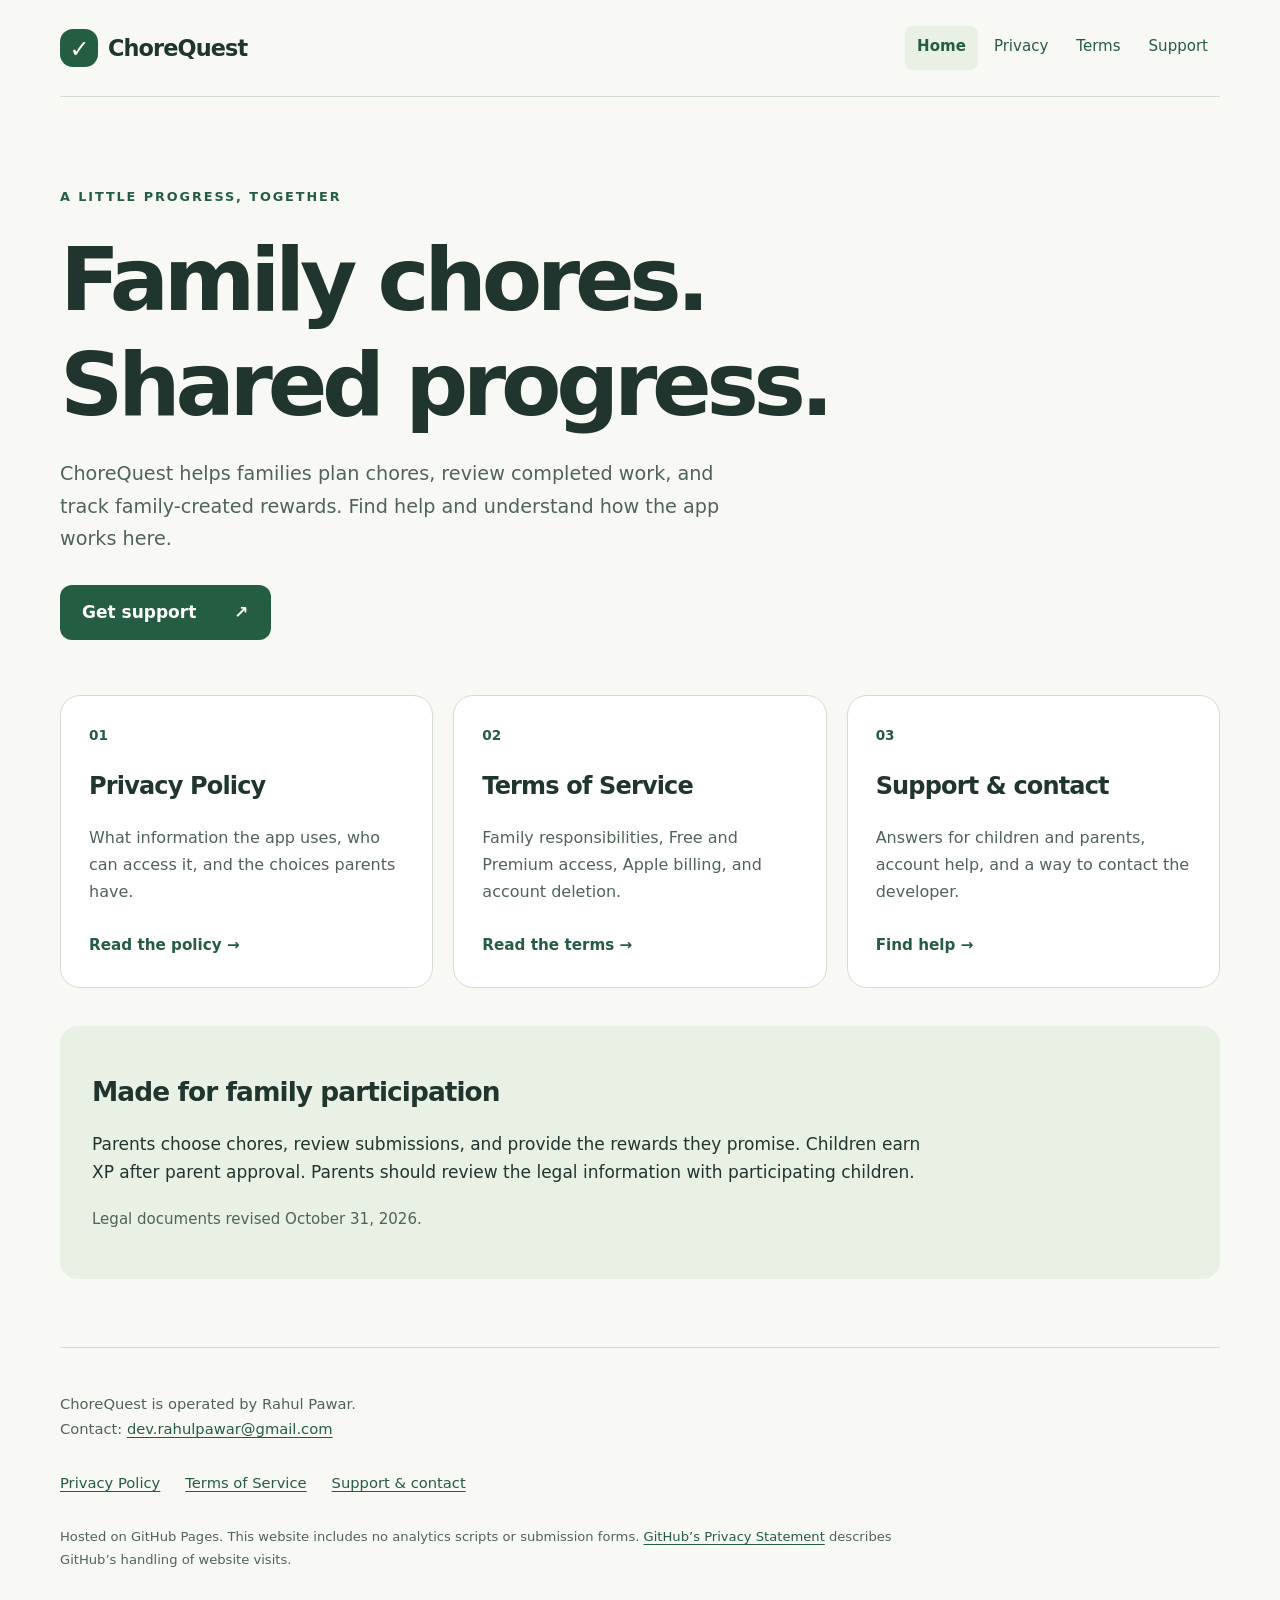
==== index.html @ acd106c7 "Publish ChoreQuest privacy, terms, and support website" ====
<!doctype html>
<html lang="en">
<head>
  <meta charset="utf-8">
  <meta name="viewport" content="width=device-width, initial-scale=1">
  <meta name="description" content="Privacy, terms, and support for families using ChoreQuest.">
  <meta name="referrer" content="strict-origin-when-cross-origin">
  <meta http-equiv="Content-Security-Policy" content="default-src 'none'; style-src 'self'; img-src 'self'; base-uri 'none'; form-action 'none'">
  <title>Family help &amp; legal · ChoreQuest</title>
  <link rel="stylesheet" href="styles.css">
</head>
<body>
<a class="skip-link" href="#main">Skip to content</a>
<header class="site-header">
  <a class="brand" href="./"><span class="brand-mark" aria-hidden="true">✓</span>ChoreQuest</a>
  <nav aria-label="Main navigation"><a href="./" aria-current="page">Home</a><a href="./privacy/">Privacy</a><a href="./terms/">Terms</a><a href="./support/">Support</a></nav>
</header>
<main id="main" tabindex="-1">
<section class="hero"><p class="eyebrow">A little progress, together</p><h1>Family chores.<br>Shared progress.</h1><p class="lede">ChoreQuest helps families plan chores, review completed work, and track family-created rewards. Find help and understand how the app works here.</p><a class="button" href="support/">Get support <span aria-hidden="true">↗</span></a></section>
<section class="resource-grid" aria-label="Help and legal resources">
  <a class="resource" href="privacy/"><span class="resource-number" aria-hidden="true">01</span><h2>Privacy Policy</h2><p>What information the app uses, who can access it, and the choices parents have.</p><span class="resource-action">Read the policy <span aria-hidden="true">→</span></span></a>
  <a class="resource" href="terms/"><span class="resource-number" aria-hidden="true">02</span><h2>Terms of Service</h2><p>Family responsibilities, Free and Premium access, Apple billing, and account deletion.</p><span class="resource-action">Read the terms <span aria-hidden="true">→</span></span></a>
  <a class="resource" href="support/"><span class="resource-number" aria-hidden="true">03</span><h2>Support & contact</h2><p>Answers for children and parents, account help, and a way to contact the developer.</p><span class="resource-action">Find help <span aria-hidden="true">→</span></span></a>
</section>
<section class="note"><h2>Made for family participation</h2><p>Parents choose chores, review submissions, and provide the rewards they promise. Children earn XP after parent approval. Parents should review the legal information with participating children.</p><p class="revision">Legal documents revised October 31, 2026.</p></section></main>
<footer class="site-footer">
  <p>ChoreQuest is operated by Rahul Pawar.<br>Contact: <a href="mailto:dev.rahulpawar@gmail.com">dev.rahulpawar@gmail.com</a></p>
  <nav aria-label="Footer navigation"><a href="./privacy/">Privacy Policy</a><a href="./terms/">Terms of Service</a><a href="./support/">Support & contact</a></nav>
  <p class="hosting">Hosted on GitHub Pages. This website includes no analytics scripts or submission forms. <a href="https://docs.github.com/en/site-policy/privacy-policies/github-general-privacy-statement">GitHub’s Privacy Statement</a> describes GitHub’s handling of website visits.</p>
</footer>
</body>
</html>
---- styles.css ----
:root{color-scheme:light;--ink:#20352d;--muted:#506359;--green:#245d42;--paper:#f8f9f4;--line:#d3ddd2;--tint:#e9f0e4}
*{box-sizing:border-box}html{scroll-padding-top:1.5rem}body{margin:0;background:var(--paper);color:var(--ink);font:1.0625rem/1.7 ui-sans-serif,system-ui,-apple-system,BlinkMacSystemFont,"Segoe UI",sans-serif}a{color:var(--green);text-underline-offset:.2em;overflow-wrap:anywhere}a:hover{text-decoration-thickness:2px}a:focus-visible,summary:focus-visible{outline:3px solid #855100;outline-offset:5px;border-radius:3px}.skip-link{position:absolute;top:-100px;left:1rem;background:white;padding:.75rem;z-index:10}.skip-link:focus{top:1rem}.site-header,main,.site-footer{width:min(1160px,calc(100% - 64px));margin-inline:auto}.site-header{display:flex;align-items:center;justify-content:space-between;gap:1rem;padding:26px 0;border-bottom:1px solid var(--line)}.brand{display:inline-flex;align-items:center;gap:10px;text-decoration:none;color:var(--ink);font-size:1.4rem;font-weight:800;letter-spacing:-.04em}.brand-mark{display:grid;place-items:center;width:38px;height:38px;background:var(--green);color:white;border-radius:13px;font-size:1.5rem}.site-header nav{display:flex;flex-wrap:wrap;gap:4px}.site-header nav a{padding:8px 12px;min-height:44px;text-decoration:none;font-size:.94rem}.site-header nav a[aria-current=page]{background:var(--tint);border-radius:8px;font-weight:700}h1,h2,h3{line-height:1.2;letter-spacing:-.035em}h1{font-size:clamp(2.5rem,6vw,4.5rem);margin:.4rem 0 1.25rem;max-width:900px}h2{font-size:1.65rem}h3{font-size:1.2rem}p{margin:.8rem 0 1.2rem}.eyebrow{font-size:.8rem;text-transform:uppercase;letter-spacing:.15em;color:var(--green);font-weight:750}.hero{padding:76px 0 55px;max-width:790px}.hero h1{font-size:clamp(3rem,7vw,5.5rem);letter-spacing:-.06em}.lede{font-size:1.2rem;color:var(--muted);max-width:670px}.button{display:inline-flex;align-items:center;gap:38px;background:var(--green);color:white;border-radius:12px;padding:13px 22px;min-height:48px;font-weight:700;text-decoration:none;margin-top:10px}.resource-grid{display:grid;grid-template-columns:repeat(3,minmax(0,1fr));gap:20px}.resource{display:flex;flex-direction:column;border:1px solid var(--line);border-radius:20px;padding:28px;color:var(--ink);background:white;text-decoration:none}.resource:hover{border-color:var(--green)}.resource-number{color:var(--green);font-size:.85rem;font-weight:700}.resource h2{margin:25px 0 10px;font-size:1.5rem}.resource p{font-size:1rem;color:var(--muted);margin-bottom:28px}.resource-action{margin-top:auto;font-weight:700;font-size:.95rem;color:var(--green)}.note{margin:38px 0 68px;border-radius:18px;background:var(--tint);padding:28px 32px}.note p{max-width:850px}.revision{font-size:.94rem;color:var(--muted)}.page-heading{padding:58px 0 30px;max-width:850px}.page-heading>p:last-child{max-width:760px}.legal-layout{display:grid;grid-template-columns:250px minmax(0,1fr);gap:60px;margin-bottom:70px}.contents{align-self:start;position:sticky;top:24px;font-size:.92rem;padding-right:20px}.contents h2{font-size:1rem;letter-spacing:0}.contents ol{padding-left:22px}.contents li{margin-bottom:8px}.contents a{display:inline-block;padding:5px 0}.legal-copy{max-width:760px}.legal-copy section{padding:8px 0 24px;border-bottom:1px solid var(--line);margin-bottom:24px}.legal-copy h2{font-size:1.5rem;line-height:1.35}.legal-copy p{overflow-wrap:break-word}.contact-line{padding-top:12px}.site-footer{padding:30px 0 40px;border-top:1px solid var(--line);font-size:.92rem;color:var(--muted)}.site-footer nav{display:flex;flex-wrap:wrap;gap:10px 25px}.site-footer nav a{display:inline-flex;align-items:center;min-height:44px}.hosting{font-size:.82rem;max-width:850px;margin-top:22px}.contact-card{background:var(--tint);padding:26px 32px;border-radius:20px;max-width:850px}.contact-card h2{margin-top:0}.email{font-size:clamp(1rem,3.5vw,1.5rem);font-weight:700}.request-info,.faq{max-width:850px;margin:46px 0}.faq-group{margin:28px 0}.faq-group h3{margin-bottom:16px}details{border-bottom:1px solid var(--line);background:white}summary{cursor:pointer;padding:17px 18px;font-weight:650;min-height:48px}details p{padding:0 18px 20px;margin:0}.role-label{font-size:.72rem;display:inline-block;vertical-align:middle;font-weight:600;color:var(--muted);background:var(--tint);border-radius:6px;padding:2px 7px;margin-left:6px}
@media(max-width:900px){.legal-layout{grid-template-columns:1fr;gap:10px}.contents{position:static;border:1px solid var(--line);border-radius:12px;padding:12px 20px}.contents ol{columns:2;column-gap:35px}.contents li{break-inside:avoid}.resource-grid{gap:12px}.resource{padding:22px}}
@media(max-width:650px){.site-header,main,.site-footer{width:calc(100% - 36px)}.site-header{align-items:flex-start;flex-direction:column;padding:20px 0 14px;gap:12px}.site-header nav{width:100%;justify-content:space-between}.site-header nav a{padding:8px 10px}.hero{padding:42px 0 32px}.resource-grid{grid-template-columns:1fr}.resource{padding:24px}.resource h2{margin:12px 0 8px}.resource p{margin-bottom:18px}.note{padding:22px;margin-bottom:45px}.page-heading{padding-top:36px}.contents ol{columns:1}.legal-layout{gap:20px;margin-bottom:40px}.contact-card{padding:22px}.legal-copy h2{font-size:1.35rem}.site-footer nav{gap:4px 20px}}
@media print{body{background:white;font-size:11pt}.site-header,.contents,.site-footer,.skip-link,.button{display:none}.site-header,main{width:100%}.page-heading{padding-top:0}.legal-layout{display:block}.legal-copy{max-width:none}h1{font-size:28pt}h2{break-after:avoid}a{color:inherit}details{display:block}details p{display:block}.contact-card{background:white;border:1px solid #777}}
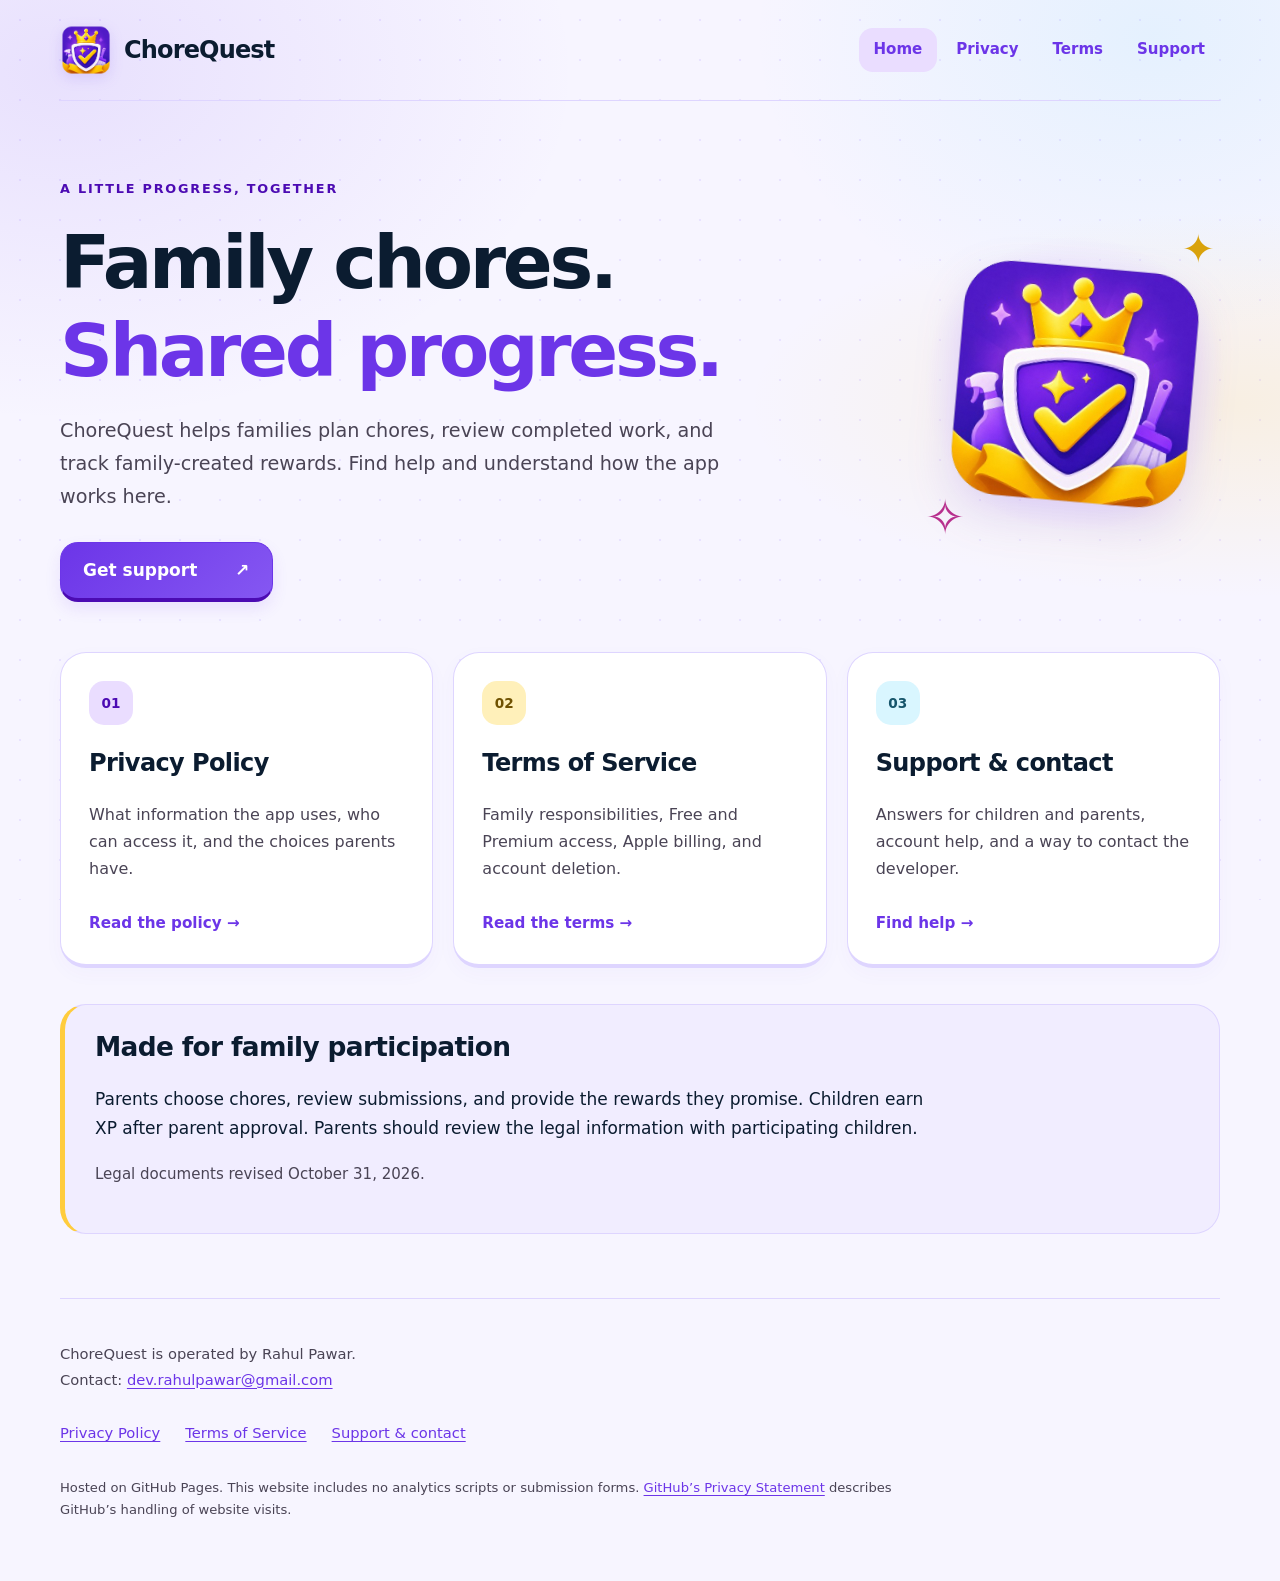
==== commit 70987631: "Match website branding to ChoreQuest app logo and theme" ====
--- a/index.html
+++ b/index.html
@@ -7,16 +7,18 @@
   <meta name="referrer" content="strict-origin-when-cross-origin">
   <meta http-equiv="Content-Security-Policy" content="default-src 'none'; style-src 'self'; img-src 'self'; base-uri 'none'; form-action 'none'">
   <title>Family help &amp; legal · ChoreQuest</title>
-  <link rel="stylesheet" href="styles.css">
+  <link rel="icon" type="image/png" href="assets/chorequest-logo.png">
+  <link rel="apple-touch-icon" href="assets/chorequest-logo.png">
+  <link rel="stylesheet" href="styles.css?v=2026-10-31-brand">
 </head>
 <body>
 <a class="skip-link" href="#main">Skip to content</a>
 <header class="site-header">
-  <a class="brand" href="./"><span class="brand-mark" aria-hidden="true">✓</span>ChoreQuest</a>
+  <a class="brand" href="./"><img class="brand-logo" src="assets/chorequest-logo.png" alt="" width="52" height="52">ChoreQuest</a>
   <nav aria-label="Main navigation"><a href="./" aria-current="page">Home</a><a href="./privacy/">Privacy</a><a href="./terms/">Terms</a><a href="./support/">Support</a></nav>
 </header>
 <main id="main" tabindex="-1">
-<section class="hero"><p class="eyebrow">A little progress, together</p><h1>Family chores.<br>Shared progress.</h1><p class="lede">ChoreQuest helps families plan chores, review completed work, and track family-created rewards. Find help and understand how the app works here.</p><a class="button" href="support/">Get support <span aria-hidden="true">↗</span></a></section>
+<section class="hero"><div class="hero-copy"><p class="eyebrow">A little progress, together</p><h1>Family chores.<br><span>Shared progress.</span></h1><p class="lede">ChoreQuest helps families plan chores, review completed work, and track family-created rewards. Find help and understand how the app works here.</p><a class="button" href="support/">Get support <span aria-hidden="true">↗</span></a></div><div class="hero-art" aria-hidden="true"><img src="assets/chorequest-logo.png" alt="" width="260" height="260"><span class="sparkle sparkle-gold">✦</span><span class="sparkle sparkle-pink">✧</span></div></section>
 <section class="resource-grid" aria-label="Help and legal resources">
   <a class="resource" href="privacy/"><span class="resource-number" aria-hidden="true">01</span><h2>Privacy Policy</h2><p>What information the app uses, who can access it, and the choices parents have.</p><span class="resource-action">Read the policy <span aria-hidden="true">→</span></span></a>
   <a class="resource" href="terms/"><span class="resource-number" aria-hidden="true">02</span><h2>Terms of Service</h2><p>Family responsibilities, Free and Premium access, Apple billing, and account deletion.</p><span class="resource-action">Read the terms <span aria-hidden="true">→</span></span></a>
--- a/styles.css
+++ b/styles.css
@@ -1,6 +1,156 @@
-:root{color-scheme:light;--ink:#20352d;--muted:#506359;--green:#245d42;--paper:#f8f9f4;--line:#d3ddd2;--tint:#e9f0e4}
-*{box-sizing:border-box}html{scroll-padding-top:1.5rem}body{margin:0;background:var(--paper);color:var(--ink);font:1.0625rem/1.7 ui-sans-serif,system-ui,-apple-system,BlinkMacSystemFont,"Segoe UI",sans-serif}a{color:var(--green);text-underline-offset:.2em;overflow-wrap:anywhere}a:hover{text-decoration-thickness:2px}a:focus-visible,summary:focus-visible{outline:3px solid #855100;outline-offset:5px;border-radius:3px}.skip-link{position:absolute;top:-100px;left:1rem;background:white;padding:.75rem;z-index:10}.skip-link:focus{top:1rem}.site-header,main,.site-footer{width:min(1160px,calc(100% - 64px));margin-inline:auto}.site-header{display:flex;align-items:center;justify-content:space-between;gap:1rem;padding:26px 0;border-bottom:1px solid var(--line)}.brand{display:inline-flex;align-items:center;gap:10px;text-decoration:none;color:var(--ink);font-size:1.4rem;font-weight:800;letter-spacing:-.04em}.brand-mark{display:grid;place-items:center;width:38px;height:38px;background:var(--green);color:white;border-radius:13px;font-size:1.5rem}.site-header nav{display:flex;flex-wrap:wrap;gap:4px}.site-header nav a{padding:8px 12px;min-height:44px;text-decoration:none;font-size:.94rem}.site-header nav a[aria-current=page]{background:var(--tint);border-radius:8px;font-weight:700}h1,h2,h3{line-height:1.2;letter-spacing:-.035em}h1{font-size:clamp(2.5rem,6vw,4.5rem);margin:.4rem 0 1.25rem;max-width:900px}h2{font-size:1.65rem}h3{font-size:1.2rem}p{margin:.8rem 0 1.2rem}.eyebrow{font-size:.8rem;text-transform:uppercase;letter-spacing:.15em;color:var(--green);font-weight:750}.hero{padding:76px 0 55px;max-width:790px}.hero h1{font-size:clamp(3rem,7vw,5.5rem);letter-spacing:-.06em}.lede{font-size:1.2rem;color:var(--muted);max-width:670px}.button{display:inline-flex;align-items:center;gap:38px;background:var(--green);color:white;border-radius:12px;padding:13px 22px;min-height:48px;font-weight:700;text-decoration:none;margin-top:10px}.resource-grid{display:grid;grid-template-columns:repeat(3,minmax(0,1fr));gap:20px}.resource{display:flex;flex-direction:column;border:1px solid var(--line);border-radius:20px;padding:28px;color:var(--ink);background:white;text-decoration:none}.resource:hover{border-color:var(--green)}.resource-number{color:var(--green);font-size:.85rem;font-weight:700}.resource h2{margin:25px 0 10px;font-size:1.5rem}.resource p{font-size:1rem;color:var(--muted);margin-bottom:28px}.resource-action{margin-top:auto;font-weight:700;font-size:.95rem;color:var(--green)}.note{margin:38px 0 68px;border-radius:18px;background:var(--tint);padding:28px 32px}.note p{max-width:850px}.revision{font-size:.94rem;color:var(--muted)}.page-heading{padding:58px 0 30px;max-width:850px}.page-heading>p:last-child{max-width:760px}.legal-layout{display:grid;grid-template-columns:250px minmax(0,1fr);gap:60px;margin-bottom:70px}.contents{align-self:start;position:sticky;top:24px;font-size:.92rem;padding-right:20px}.contents h2{font-size:1rem;letter-spacing:0}.contents ol{padding-left:22px}.contents li{margin-bottom:8px}.contents a{display:inline-block;padding:5px 0}.legal-copy{max-width:760px}.legal-copy section{padding:8px 0 24px;border-bottom:1px solid var(--line);margin-bottom:24px}.legal-copy h2{font-size:1.5rem;line-height:1.35}.legal-copy p{overflow-wrap:break-word}.contact-line{padding-top:12px}.site-footer{padding:30px 0 40px;border-top:1px solid var(--line);font-size:.92rem;color:var(--muted)}.site-footer nav{display:flex;flex-wrap:wrap;gap:10px 25px}.site-footer nav a{display:inline-flex;align-items:center;min-height:44px}.hosting{font-size:.82rem;max-width:850px;margin-top:22px}.contact-card{background:var(--tint);padding:26px 32px;border-radius:20px;max-width:850px}.contact-card h2{margin-top:0}.email{font-size:clamp(1rem,3.5vw,1.5rem);font-weight:700}.request-info,.faq{max-width:850px;margin:46px 0}.faq-group{margin:28px 0}.faq-group h3{margin-bottom:16px}details{border-bottom:1px solid var(--line);background:white}summary{cursor:pointer;padding:17px 18px;font-weight:650;min-height:48px}details p{padding:0 18px 20px;margin:0}.role-label{font-size:.72rem;display:inline-block;vertical-align:middle;font-weight:600;color:var(--muted);background:var(--tint);border-radius:6px;padding:2px 7px;margin-left:6px}
-@media(max-width:900px){.legal-layout{grid-template-columns:1fr;gap:10px}.contents{position:static;border:1px solid var(--line);border-radius:12px;padding:12px 20px}.contents ol{columns:2;column-gap:35px}.contents li{break-inside:avoid}.resource-grid{gap:12px}.resource{padding:22px}}
-@media(max-width:650px){.site-header,main,.site-footer{width:calc(100% - 36px)}.site-header{align-items:flex-start;flex-direction:column;padding:20px 0 14px;gap:12px}.site-header nav{width:100%;justify-content:space-between}.site-header nav a{padding:8px 10px}.hero{padding:42px 0 32px}.resource-grid{grid-template-columns:1fr}.resource{padding:24px}.resource h2{margin:12px 0 8px}.resource p{margin-bottom:18px}.note{padding:22px;margin-bottom:45px}.page-heading{padding-top:36px}.contents ol{columns:1}.legal-layout{gap:20px;margin-bottom:40px}.contact-card{padding:22px}.legal-copy h2{font-size:1.35rem}.site-footer nav{gap:4px 20px}}
-@media print{body{background:white;font-size:11pt}.site-header,.contents,.site-footer,.skip-link,.button{display:none}.site-header,main{width:100%}.page-heading{padding-top:0}.legal-layout{display:block}.legal-copy{max-width:none}h1{font-size:28pt}h2{break-after:avoid}a{color:inherit}details{display:block}details p{display:block}.contact-card{background:white;border:1px solid #777}}
+:root {
+  color-scheme: light;
+  --ink: #0b1c30;
+  --muted: #4a4455;
+  --primary: #6c35e8;
+  --primary-container: #8557f2;
+  --primary-shadow: #4c0bb3;
+  --paper: #f7f5ff;
+  --line: #ded5ff;
+  --tint: #eaddff;
+  --gold: #ffcc3d;
+  --rounded: ui-rounded, "SF Pro Rounded", system-ui, -apple-system, BlinkMacSystemFont, "Segoe UI", sans-serif;
+}
+* { box-sizing: border-box; }
+html { scroll-padding-top: 1.5rem; }
+body {
+  margin: 0;
+  background-color: var(--paper);
+  background-image:
+    radial-gradient(ellipse at 5% 8%, #8557f221, transparent 32rem),
+    radial-gradient(ellipse at 96% 45%, #ffcc3d26, transparent 30rem),
+    radial-gradient(ellipse at 90% 4%, #42c9f51a, transparent 25rem),
+    radial-gradient(#ded5ff88 1px, transparent 1px);
+  background-size: auto, auto, auto, 40px 40px;
+  background-attachment: fixed;
+  color: var(--ink);
+  font: 1.0625rem/1.7 var(--rounded);
+}
+a { color: var(--primary); text-underline-offset: .2em; overflow-wrap: anywhere; }
+a:hover { text-decoration-thickness: 2px; }
+a:focus-visible, summary:focus-visible { outline: 3px solid var(--primary-shadow); outline-offset: 5px; border-radius: 5px; }
+.skip-link { position: absolute; top: -100px; left: 1rem; background: white; padding: .75rem; z-index: 10; }
+.skip-link:focus { top: 1rem; }
+.site-header, main, .site-footer { width: min(1160px, calc(100% - 64px)); margin-inline: auto; }
+.site-header { display: flex; align-items: center; justify-content: space-between; gap: 1rem; padding: 24px 0; border-bottom: 1px solid var(--line); }
+.brand { display: inline-flex; align-items: center; gap: 12px; text-decoration: none; color: var(--ink); font-size: 1.5rem; font-weight: 850; letter-spacing: -.035em; }
+.brand-logo { display: block; flex: none; width: 52px; height: 52px; object-fit: contain; filter: drop-shadow(0 4px 7px #6c35e826); }
+.site-header nav { display: flex; flex-wrap: wrap; gap: 4px; }
+.site-header nav a { padding: 9px 15px; min-height: 44px; text-decoration: none; font-size: .94rem; font-weight: 650; }
+.site-header nav a[aria-current=page] { background: var(--tint); border-radius: 14px; font-weight: 750; }
+h1, h2, h3 { line-height: 1.2; letter-spacing: -.025em; font-weight: 800; }
+h1 { font-size: clamp(2.5rem, 5.5vw, 3.8rem); margin: .4rem 0 1.25rem; max-width: 900px; }
+h2 { font-size: 1.65rem; }
+h3 { font-size: 1.2rem; }
+p { margin: .8rem 0 1.2rem; }
+.eyebrow { font-size: .8rem; text-transform: uppercase; letter-spacing: .14em; color: var(--primary-shadow); font-weight: 800; }
+.hero { display: grid; grid-template-columns: minmax(0, 1fr) 290px; align-items: center; gap: 32px; padding: 64px 0 50px; }
+.hero h1 { font-size: clamp(3rem, 6vw, 4.6rem); letter-spacing: -.045em; }
+.hero h1 span { color: var(--primary); }
+.hero-art { position: relative; display: grid; place-items: center; min-height: 330px; isolation: isolate; }
+.hero-art::before { content: ""; position: absolute; inset: 18px -5px; z-index: -1; background: radial-gradient(circle, #ffcc3d66, #eaddff88 50%, transparent 72%); border-radius: 50%; }
+.hero-art img { display: block; width: min(100%, 260px); height: auto; filter: drop-shadow(0 18px 22px #6c35e829); transform: rotate(5deg); }
+.sparkle { position: absolute; line-height: 1; }
+.sparkle-gold { color: #d9a20b; font-size: 2.5rem; top: 10px; right: 5px; }
+.sparkle-pink { color: #b72f8d; font-size: 3rem; bottom: 8px; left: -5px; }
+.lede { font-size: 1.2rem; color: var(--muted); max-width: 670px; }
+.button { display: inline-flex; align-items: center; gap: 38px; background: linear-gradient(135deg, var(--primary), var(--primary-container)); color: white; border: 1px solid #6c35e8; border-bottom: 4px solid var(--primary-shadow); border-radius: 18px; padding: 13px 22px; min-height: 48px; font-weight: 750; text-decoration: none; margin-top: 10px; box-shadow: 0 7px 16px #6c35e81a; }
+.button:hover { background: var(--primary); }
+.resource-grid { display: grid; grid-template-columns: repeat(3, minmax(0, 1fr)); gap: 20px; }
+.resource { display: flex; flex-direction: column; border: 1px solid var(--line); border-bottom: 4px solid var(--line); border-radius: 26px; padding: 28px; color: var(--ink); background: white; text-decoration: none; box-shadow: 0 6px 20px #6c35e808; }
+.resource:hover { border-color: var(--primary); }
+.resource-number { display: grid; place-items: center; width: 44px; height: 44px; border-radius: 15px; background: var(--tint); color: var(--primary-shadow); font-size: .85rem; font-weight: 800; }
+.resource:nth-child(2) .resource-number { background: #fff0ba; color: #6f5100; }
+.resource:nth-child(3) .resource-number { background: #d9f6ff; color: #16556b; }
+.resource h2 { margin: 24px 0 10px; font-size: 1.5rem; }
+.resource p { font-size: 1rem; color: var(--muted); margin-bottom: 28px; }
+.resource-action { margin-top: auto; font-weight: 750; font-size: .95rem; color: var(--primary); }
+.note { margin: 36px 0 64px; border: 1px solid var(--line); border-left: 5px solid var(--gold); border-radius: 26px; background: #f1edff; padding: 26px 30px; }
+.note h2 { margin-top: 0; }
+.note p { max-width: 850px; }
+.revision { font-size: .94rem; color: var(--muted); }
+.page-heading { margin: 36px 0 30px; padding: 28px 32px; background: #eaddffa6; border: 1px solid var(--line); border-radius: 26px; }
+.page-heading > p:last-child { max-width: 760px; margin-bottom: 0; }
+.page-heading .eyebrow { margin-top: 0; }
+.legal-layout { display: grid; grid-template-columns: 250px minmax(0, 1fr); gap: 32px; margin-bottom: 64px; }
+.contents { align-self: start; position: sticky; top: 24px; font-size: .92rem; padding: 16px 20px; background: #ffffffd9; border: 1px solid var(--line); border-radius: 22px; }
+.contents h2 { font-size: 1rem; letter-spacing: 0; }
+.contents ol { padding-left: 22px; }
+.contents li { margin-bottom: 8px; }
+.contents a { display: inline-block; padding: 5px 0; }
+.legal-copy { max-width: 800px; min-width: 0; }
+.legal-copy section { padding: 22px 26px; background: white; border: 1px solid var(--line); border-radius: 22px; margin-bottom: 22px; }
+.legal-copy h2 { font-size: 1.5rem; line-height: 1.35; margin-top: 0; }
+.legal-copy p { overflow-wrap: break-word; color: var(--muted); }
+.legal-copy section p:last-child { margin-bottom: 0; }
+.contact-line { padding: 0 26px; }
+.site-footer { padding: 30px 0 40px; border-top: 1px solid var(--line); font-size: .92rem; color: var(--muted); }
+.site-footer nav { display: flex; flex-wrap: wrap; gap: 10px 25px; }
+.site-footer nav a { display: inline-flex; align-items: center; min-height: 44px; }
+.hosting { font-size: .82rem; max-width: 850px; margin-top: 22px; }
+.contact-card { background: white; border: 1px solid var(--line); border-top: 5px solid var(--gold); padding: 26px 32px; border-radius: 26px; max-width: 850px; box-shadow: 0 8px 24px #6c35e808; }
+.contact-card h2 { margin-top: 0; }
+.email { font-size: clamp(1rem, 3.5vw, 1.5rem); font-weight: 750; }
+.request-info, .faq { max-width: 850px; margin: 38px 0; }
+.request-info { padding: 24px 30px; border: 1px solid var(--line); border-radius: 26px; background: #f1edff; }
+.request-info h2 { margin-top: 0; }
+.request-info p:last-child { margin-bottom: 0; }
+.faq-group { margin: 28px 0; }
+.faq-group h3 { margin-bottom: 16px; }
+details { border: 1px solid var(--line); border-radius: 18px; margin-bottom: 10px; background: white; }
+summary { cursor: pointer; padding: 17px 20px; font-weight: 700; min-height: 48px; }
+details[open] { border-color: #b99ae9; }
+details p { padding: 0 20px 20px; margin: 0; color: var(--muted); }
+.role-label { font-size: .72rem; display: inline-block; vertical-align: middle; font-weight: 650; color: var(--primary-shadow); background: var(--tint); border-radius: 8px; padding: 2px 7px; margin-left: 6px; }
+@media (max-width: 900px) {
+  .hero { grid-template-columns: minmax(0, 1fr) 190px; gap: 16px; }
+  .hero-art { min-height: 250px; }
+  .hero h1 { font-size: clamp(2.7rem, 6vw, 4.6rem); }
+  .legal-layout { grid-template-columns: 1fr; gap: 22px; }
+  .contents { position: static; }
+  .contents ol { columns: 2; column-gap: 35px; }
+  .contents li { break-inside: avoid; }
+  .resource-grid { gap: 12px; }
+  .resource { padding: 22px; }
+}
+@media (max-width: 650px) {
+  .site-header, main, .site-footer { width: calc(100% - 36px); }
+  .site-header { align-items: flex-start; flex-direction: column; padding: 18px 0 14px; gap: 12px; }
+  .brand { font-size: 1.4rem; }
+  .site-header nav { width: 100%; justify-content: space-between; }
+  .site-header nav a { padding: 8px 10px; }
+  .hero { grid-template-columns: 1fr; padding: 22px 0 32px; gap: 0; }
+  .hero-art { grid-row: 1; width: 180px; min-height: 180px; margin: 0 auto 14px; }
+  .hero-art img { width: 148px; }
+  .hero-art::before { inset: 0; }
+  .sparkle-gold { font-size: 1.6rem; right: -5px; }
+  .sparkle-pink { font-size: 2rem; left: -10px; }
+  .hero h1 { font-size: clamp(2.5rem, 9.8vw, 3.5rem); }
+  .resource-grid { grid-template-columns: 1fr; }
+  .resource { padding: 24px; }
+  .resource h2 { margin: 16px 0 8px; }
+  .resource p { margin-bottom: 18px; }
+  .note { padding: 22px; margin-bottom: 40px; }
+  .page-heading { margin-top: 24px; padding: 24px 20px; }
+  .contents ol { columns: 1; }
+  .legal-layout { margin-bottom: 40px; }
+  .legal-copy section { padding: 22px 20px; }
+  .contact-card, .request-info { padding: 22px 20px; }
+  .legal-copy h2 { font-size: 1.35rem; }
+  .site-footer nav { gap: 4px 20px; }
+}
+@media print {
+  body { background: white; font-size: 11pt; }
+  .site-header, .contents, .site-footer, .skip-link, .button, .hero-art { display: none; }
+  main { width: 100%; }
+  .page-heading { margin-top: 0; padding: 0; background: white; border: 0; }
+  .legal-layout { display: block; }
+  .legal-copy { max-width: none; }
+  .legal-copy section { padding: 0; border: 0; border-radius: 0; }
+  h1 { font-size: 28pt; }
+  h2 { break-after: avoid; }
+  a { color: inherit; }
+  details, details p { display: block; }
+  .contact-card, .request-info { background: white; border: 1px solid #777; }
+}
 
